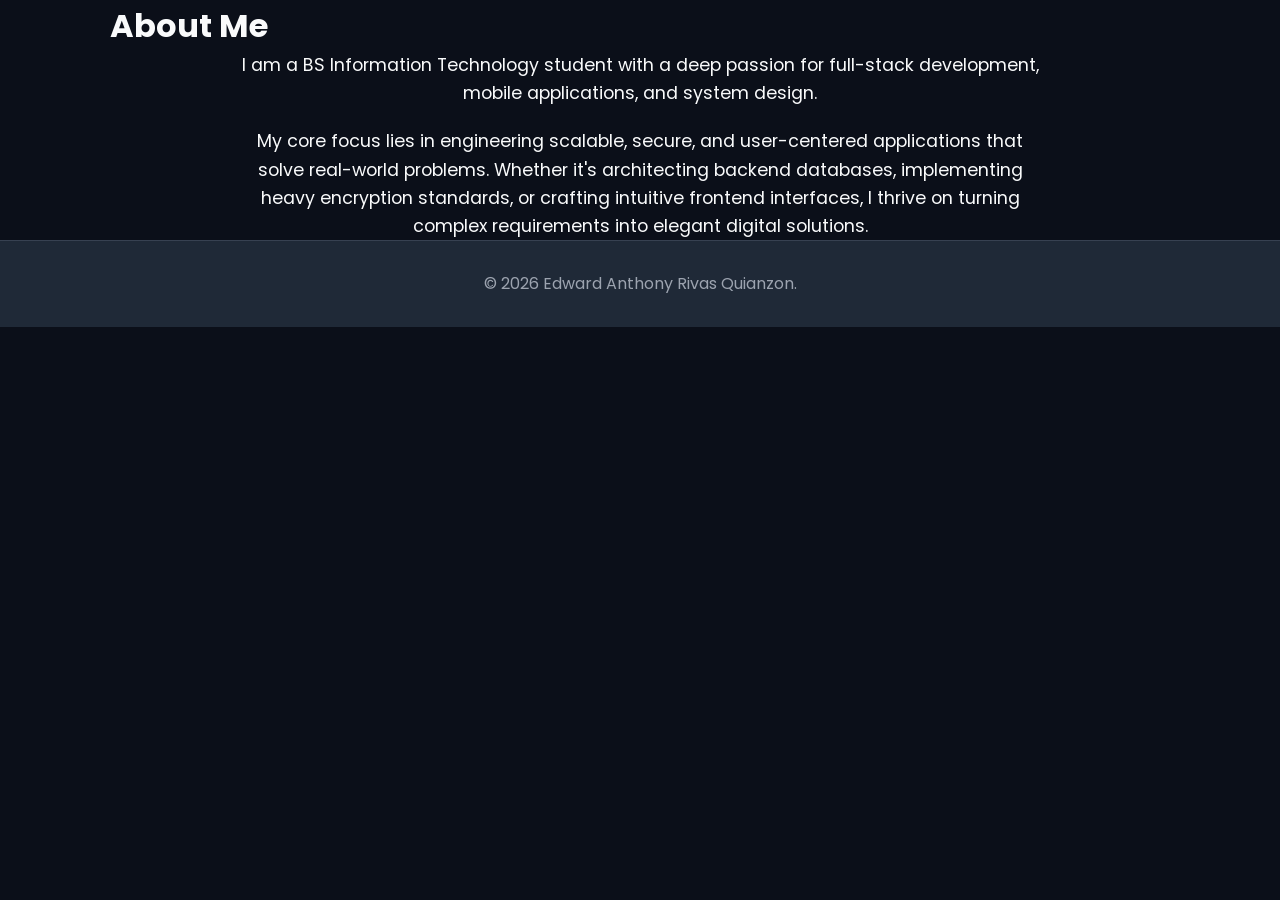
==== about.html @ 4bc49795 "update" ====
<!doctype html>
<html lang="en">
  <head>
    <meta charset="UTF-8" />
    <title>Edward Quianzon | About</title>
    <link
      href="https://fonts.googleapis.com/css2?family=Poppins:wght@300;400;500;600;700&display=swap"
      rel="stylesheet"
    />
    <link rel="stylesheet" href="style.css" />
  </head>
  <body>
    <div class="container fade-in">
      <h1 class="page-title gradient-text">About Me</h1>
      <div
        class="glass-panel"
        style="
          max-width: 800px;
          margin: 0 auto;
          text-align: center;
          font-size: 1.1rem;
        "
      >
        <p style="margin-bottom: 20px">
          I am a BS Information Technology student with a deep passion for
          full-stack development, mobile applications, and system design.
        </p>
        <p>
          My core focus lies in engineering scalable, secure, and user-centered
          applications that solve real-world problems. Whether it's architecting
          backend databases, implementing heavy encryption standards, or
          crafting intuitive frontend interfaces, I thrive on turning complex
          requirements into elegant digital solutions.
        </p>
      </div>
    </div>

    <footer>&copy; 2026 Edward Anthony Rivas Quianzon.</footer>
    <script src="script.js"></script>
  </body>
</html>
---- style.css ----
:root {
  --bg-main: #0b0f19;
  --bg-alt: #111827;
  --surface: #1f2937;
  --primary: #6366f1; /* Indigo/Purple Accent */
  --primary-hover: #4f46e5;
  --text-main: #f9fafb;
  --text-muted: #9ca3af;
  --border: #374151;
  --transition: all 0.3s ease;
}

html {
  scroll-behavior: smooth;
}

* {
  margin: 0;
  padding: 0;
  box-sizing: border-box;
  font-family: "Poppins", sans-serif;
}

body {
  background-color: var(--bg-main);
  color: var(--text-main);
  line-height: 1.6;
}

.container {
  max-width: 1100px;
  margin: 0 auto;
  padding: 0 20px;
}

.section {
  padding: 100px 0;
}

.bg-alt {
  background-color: var(--bg-alt);
}

.section-title {
  font-size: 2.5rem;
  text-align: center;
  margin-bottom: 3rem;
  color: var(--text-main);
}

.section-title::after {
  content: "";
  display: block;
  width: 60px;
  height: 4px;
  background: var(--primary);
  margin: 10px auto 0;
  border-radius: 2px;
}

/* Navbar */
nav {
  position: fixed;
  top: 0;
  width: 100%;
  background: rgba(11, 15, 25, 0.9);
  backdrop-filter: blur(10px);
  z-index: 1000;
  border-bottom: 1px solid var(--border);
}

.nav-content {
  max-width: 1100px;
  margin: 0 auto;
  padding: 20px;
  display: flex;
  justify-content: space-between;
  align-items: center;
}

.logo {
  font-size: 1.5rem;
  font-weight: 700;
  color: var(--primary);
}

.nav-links {
  list-style: none;
  display: flex;
  gap: 20px;
}

.nav-links a {
  color: var(--text-main);
  text-decoration: none;
  font-weight: 500;
  transition: var(--transition);
}

.nav-links a:hover {
  color: var(--primary);
}

/* Hero Section */
.hero {
  min-height: 100vh;
  display: flex;
  align-items: center;
  justify-content: center;
  text-align: center;
  padding-top: 80px;
}

.profile-img {
  width: 180px;
  height: 180px;
  border-radius: 50%;
  object-fit: cover;
  border: 4px solid var(--primary);
  margin-bottom: 20px;
  box-shadow: 0 0 20px rgba(99, 102, 241, 0.3);
}

.hero h1 {
  font-size: 3rem;
  margin-bottom: 10px;
}

.hero h2 {
  font-size: 1.5rem;
  color: var(--primary);
  font-weight: 500;
  margin-bottom: 10px;
}

.location {
  color: var(--text-muted);
  margin-bottom: 20px;
}

.tagline {
  font-size: 1.2rem;
  max-width: 600px;
  margin: 0 auto 30px;
  color: var(--text-muted);
}

.btn {
  padding: 12px 30px;
  border-radius: 8px;
  text-decoration: none;
  font-weight: 600;
  transition: var(--transition);
  cursor: pointer;
  border: none;
  font-size: 1rem;
  display: inline-block;
}

.btn.primary {
  background-color: var(--primary);
  color: #fff;
}

.btn.primary:hover {
  background-color: var(--primary-hover);
  transform: translateY(-2px);
}

.btn.secondary {
  background-color: transparent;
  color: var(--text-main);
  border: 2px solid var(--border);
  margin-left: 10px;
}

.btn.secondary:hover {
  border-color: var(--primary);
  color: var(--primary);
  transform: translateY(-2px);
}

/* About Section */
.about-text {
  max-width: 800px;
  margin: 0 auto;
  text-align: center;
  font-size: 1.1rem;
  color: var(--text-muted);
}

/* Skills Grid */
.skills-grid {
  display: grid;
  grid-template-columns: repeat(auto-fit, minmax(250px, 1fr));
  gap: 20px;
}

.skill-card {
  background: var(--surface);
  padding: 30px;
  border-radius: 12px;
  border: 1px solid var(--border);
  transition: var(--transition);
}

.skill-card:hover {
  transform: translateY(-5px);
  border-color: var(--primary);
  box-shadow: 0 10px 30px rgba(0, 0, 0, 0.5);
}

.skill-card h3 {
  color: var(--primary);
  margin-bottom: 15px;
  font-size: 1.2rem;
}

.skill-card ul {
  list-style: none;
  color: var(--text-muted);
}

.skill-card ul li {
  margin-bottom: 8px;
  position: relative;
  padding-left: 20px;
}

.skill-card ul li::before {
  content: "▹";
  position: absolute;
  left: 0;
  color: var(--primary);
}

/* Projects Grid */
.projects-grid {
  display: grid;
  grid-template-columns: repeat(auto-fit, minmax(300px, 1fr));
  gap: 30px;
}

.project-card {
  background: var(--surface);
  border-radius: 12px;
  overflow: hidden;
  border: 1px solid var(--border);
  transition: var(--transition);
}

.project-card:hover {
  transform: translateY(-5px);
  border-color: var(--primary);
}

.project-img-container {
  height: 200px;
  background: #2d3748;
  overflow: hidden;
}

.project-img-container img {
  width: 100%;
  height: 100%;
  object-fit: cover;
  transition: var(--transition);
}

.project-card:hover .project-img-container img {
  transform: scale(1.05);
}

.project-info {
  padding: 25px;
}

.project-info h3 {
  margin-bottom: 10px;
}

.project-info p {
  color: var(--text-muted);
  font-size: 0.95rem;
  margin-bottom: 20px;
}

.tech-stack {
  display: flex;
  flex-wrap: wrap;
  gap: 10px;
}

.tech-stack span {
  background: rgba(99, 102, 241, 0.1);
  color: var(--primary);
  padding: 5px 10px;
  border-radius: 4px;
  font-size: 0.8rem;
  font-weight: 500;
}

/* Education Timeline */
.timeline {
  max-width: 800px;
  margin: 0 auto;
  position: relative;
}

.timeline::before {
  content: "";
  position: absolute;
  left: 50%;
  transform: translateX(-50%);
  width: 2px;
  height: 100%;
  background: var(--border);
}

.timeline-item {
  width: 50%;
  padding: 20px 40px;
  position: relative;
}

.timeline-item:nth-child(odd) {
  left: 0;
  text-align: right;
}

.timeline-item:nth-child(even) {
  left: 50%;
}

.timeline-item::after {
  content: "";
  position: absolute;
  width: 16px;
  height: 16px;
  background: var(--bg-main);
  border: 3px solid var(--primary);
  border-radius: 50%;
  top: 24px;
}

.timeline-item:nth-child(odd)::after {
  right: -8px;
}

.timeline-item:nth-child(even)::after {
  left: -8px;
}

.year {
  color: var(--primary);
  font-weight: 600;
  margin-bottom: 5px;
}

.timeline-item h4 {
  color: var(--text-muted);
  font-weight: 400;
  font-size: 0.9rem;
}

/* Contact Section */
.contact-wrapper {
  display: grid;
  grid-template-columns: 1fr 1fr;
  gap: 50px;
}

.contact-info a {
  color: var(--primary);
  text-decoration: none;
}

.contact-form {
  display: flex;
  flex-direction: column;
  gap: 15px;
}

.contact-form input,
.contact-form textarea {
  width: 100%;
  padding: 15px;
  background: var(--surface);
  border: 1px solid var(--border);
  border-radius: 8px;
  color: var(--text-main);
  outline: none;
}

.contact-form input:focus,
.contact-form textarea:focus {
  border-color: var(--primary);
}

/* Footer */
footer {
  text-align: center;
  padding: 30px;
  background: var(--surface);
  color: var(--text-muted);
  border-top: 1px solid var(--border);
}

/* Reveal Animation Class */
.reveal {
  opacity: 0;
  transform: translateY(30px);
  transition: all 0.8s ease;
}

.reveal.active {
  opacity: 1;
  transform: translateY(0);
}

/* Responsive */
@media (max-width: 768px) {
  .hero h1 {
    font-size: 2.2rem;
  }
  .hero h2 {
    font-size: 1.2rem;
  }
  .nav-links {
    display: none; /* Add JS hamburger menu for real implementation */
  }
  .contact-wrapper {
    grid-template-columns: 1fr;
  }
  .timeline::before {
    left: 20px;
  }
  .timeline-item {
    width: 100%;
    left: 0 !important;
    text-align: left !important;
    padding-left: 50px;
  }
  .timeline-item::after {
    left: 12px !important;
  }
}
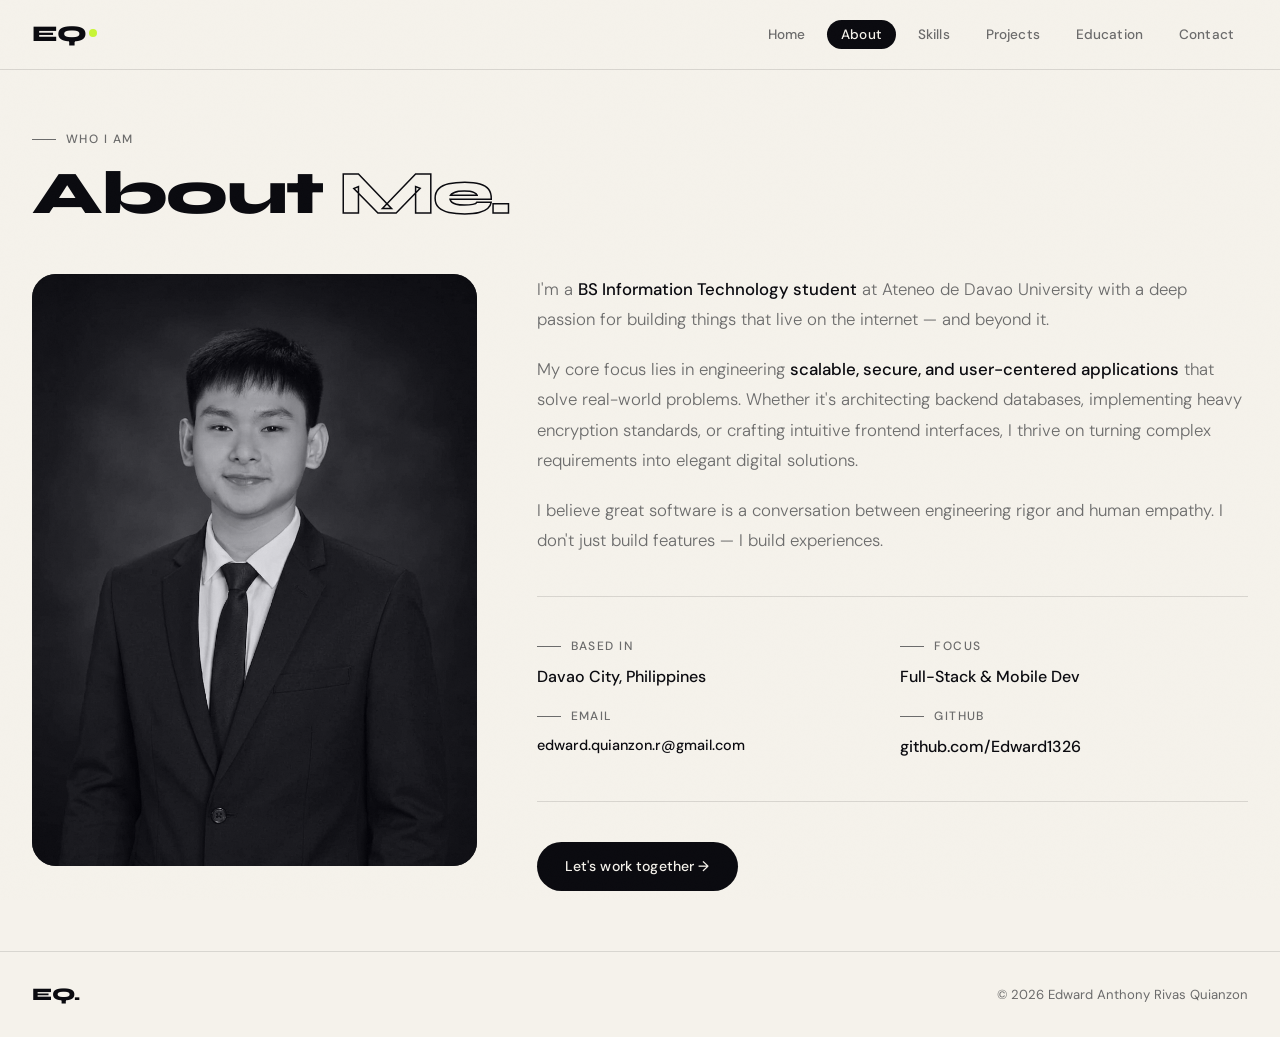
==== commit bb5092ad: "update" ====
--- a/about.html
+++ b/about.html
@@ -2,40 +2,103 @@
 <html lang="en">
   <head>
     <meta charset="UTF-8" />
-    <title>Edward Quianzon | About</title>
+    <meta name="viewport" content="width=device-width, initial-scale=1.0" />
+    <title>Edward Quianzon — About</title>
     <link
-      href="https://fonts.googleapis.com/css2?family=Poppins:wght@300;400;500;600;700&display=swap"
+      href="https://fonts.googleapis.com/css2?family=Syne:wght@400;500;600;700;800&family=DM+Sans:ital,wght@0,300;0,400;0,500;1,300&display=swap"
       rel="stylesheet"
     />
     <link rel="stylesheet" href="style.css" />
   </head>
   <body>
-    <div class="container fade-in">
-      <h1 class="page-title gradient-text">About Me</h1>
-      <div
-        class="glass-panel"
-        style="
-          max-width: 800px;
-          margin: 0 auto;
-          text-align: center;
-          font-size: 1.1rem;
-        "
-      >
-        <p style="margin-bottom: 20px">
-          I am a BS Information Technology student with a deep passion for
-          full-stack development, mobile applications, and system design.
-        </p>
-        <p>
-          My core focus lies in engineering scalable, secure, and user-centered
-          applications that solve real-world problems. Whether it's architecting
-          backend databases, implementing heavy encryption standards, or
-          crafting intuitive frontend interfaces, I thrive on turning complex
-          requirements into elegant digital solutions.
-        </p>
+    <script src="script.js"></script>
+
+    <div class="page-wrap">
+      <div class="container">
+        <div class="section-eyebrow fade-up">Who I am</div>
+        <h1 class="page-title fade-up">About <em>Me.</em></h1>
+
+        <div class="about-grid fade-up">
+          <!-- Left: Image -->
+          <div class="about-img-col">
+            <div class="about-img-frame">
+              <img src="/images/image.png" alt="Edward Quianzon" />
+            </div>
+          </div>
+
+          <!-- Right: Text -->
+          <div class="about-content">
+            <p class="about-text">
+              I'm a <strong>BS Information Technology student</strong> at Ateneo
+              de Davao University with a deep passion for building things that
+              live on the internet — and beyond it.
+            </p>
+            <p class="about-text">
+              My core focus lies in engineering
+              <strong>scalable, secure, and user-centered applications</strong>
+              that solve real-world problems. Whether it's architecting backend
+              databases, implementing heavy encryption standards, or crafting
+              intuitive frontend interfaces, I thrive on turning complex
+              requirements into elegant digital solutions.
+            </p>
+            <p class="about-text">
+              I believe great software is a conversation between engineering
+              rigor and human empathy. I don't just build features — I build
+              experiences.
+            </p>
+
+            <div class="divider"></div>
+
+            <div class="grid" style="grid-template-columns: 1fr 1fr; gap: 16px">
+              <div>
+                <div class="section-eyebrow" style="margin-bottom: 8px">
+                  Based in
+                </div>
+                <p style="font-weight: 500; color: var(--ink)">
+                  Davao City, Philippines
+                </p>
+              </div>
+              <div>
+                <div class="section-eyebrow" style="margin-bottom: 8px">
+                  Focus
+                </div>
+                <p style="font-weight: 500; color: var(--ink)">
+                  Full-Stack & Mobile Dev
+                </p>
+              </div>
+              <div>
+                <div class="section-eyebrow" style="margin-bottom: 8px">
+                  Email
+                </div>
+                <p
+                  style="font-weight: 500; color: var(--ink); font-size: 0.9rem"
+                >
+                  edward.quianzon.r@gmail.com
+                </p>
+              </div>
+              <div>
+                <div class="section-eyebrow" style="margin-bottom: 8px">
+                  GitHub
+                </div>
+                <p style="font-weight: 500; color: var(--ink)">
+                  github.com/Edward1326
+                </p>
+              </div>
+            </div>
+
+            <div class="divider"></div>
+
+            <a href="contact.html" class="btn btn-primary"
+              >Let's work together →</a
+            >
+          </div>
+        </div>
       </div>
+
+      <footer>
+        <div class="footer-logo">EQ.</div>
+        <span>&copy; 2026 Edward Anthony Rivas Quianzon</span>
+      </footer>
     </div>
-
-    <footer>&copy; 2026 Edward Anthony Rivas Quianzon.</footer>
-    <script src="script.js"></script>
   </body>
 </html>
--- a/style.css
+++ b/style.css
@@ -1,447 +1,835 @@
+@import url("https://fonts.googleapis.com/css2?family=Syne:wght@400;500;600;700;800&family=DM+Sans:ital,wght@0,300;0,400;0,500;1,300&display=swap");
+
 :root {
-  --bg-main: #0b0f19;
-  --bg-alt: #111827;
-  --surface: #1f2937;
-  --primary: #6366f1; /* Indigo/Purple Accent */
-  --primary-hover: #4f46e5;
-  --text-main: #f9fafb;
-  --text-muted: #9ca3af;
-  --border: #374151;
-  --transition: all 0.3s ease;
-}
-
-html {
-  scroll-behavior: smooth;
-}
-
-* {
+  --ink: #0a0a0f;
+  --paper: #f5f2eb;
+  --accent: #c8f535;
+  --accent-warm: #ff6b35;
+  --accent-cool: #3b82f6;
+  --muted: #6b6b6b;
+  --border: rgba(10, 10, 15, 0.12);
+  --card-bg: #ffffff;
+  --nav-h: 70px;
+  --ease: cubic-bezier(0.16, 1, 0.3, 1);
+}
+
+*,
+*::before,
+*::after {
   margin: 0;
   padding: 0;
   box-sizing: border-box;
-  font-family: "Poppins", sans-serif;
+}
+
+html {
+  scroll-behavior: smooth;
 }
 
 body {
-  background-color: var(--bg-main);
-  color: var(--text-main);
-  line-height: 1.6;
-}
-
-.container {
-  max-width: 1100px;
-  margin: 0 auto;
-  padding: 0 20px;
-}
-
-.section {
-  padding: 100px 0;
-}
-
-.bg-alt {
-  background-color: var(--bg-alt);
-}
-
-.section-title {
-  font-size: 2.5rem;
-  text-align: center;
-  margin-bottom: 3rem;
-  color: var(--text-main);
-}
-
-.section-title::after {
+  font-family: "DM Sans", sans-serif;
+  background-color: var(--paper);
+  color: var(--ink);
+  line-height: 1.65;
+  min-height: 100vh;
+  display: flex;
+  flex-direction: column;
+  overflow-x: hidden;
+}
+
+/* Grain overlay */
+body::before {
   content: "";
-  display: block;
-  width: 60px;
-  height: 4px;
-  background: var(--primary);
-  margin: 10px auto 0;
-  border-radius: 2px;
-}
-
-/* Navbar */
+  position: fixed;
+  inset: 0;
+  background-image: url("data:image/svg+xml,%3Csvg viewBox='0 0 200 200' xmlns='http://www.w3.org/2000/svg'%3E%3Cfilter id='n'%3E%3CfeTurbulence type='fractalNoise' baseFrequency='0.85' numOctaves='4' stitchTiles='stitch'/%3E%3C/filter%3E%3Crect width='100%25' height='100%25' filter='url(%23n)' opacity='0.04'/%3E%3C/svg%3E");
+  background-size: 200px 200px;
+  pointer-events: none;
+  z-index: 9999;
+  opacity: 0.4;
+}
+
+/* ── NAV ── */
 nav {
   position: fixed;
   top: 0;
+  left: 0;
+  right: 0;
+  height: var(--nav-h);
+  background: rgba(245, 242, 235, 0.88);
+  backdrop-filter: blur(20px);
+  -webkit-backdrop-filter: blur(20px);
+  border-bottom: 1px solid var(--border);
+  z-index: 1000;
+  display: flex;
+  align-items: center;
+}
+
+.nav-inner {
+  max-width: 1280px;
+  margin: 0 auto;
+  padding: 0 32px;
   width: 100%;
-  background: rgba(11, 15, 25, 0.9);
-  backdrop-filter: blur(10px);
-  z-index: 1000;
-  border-bottom: 1px solid var(--border);
-}
-
-.nav-content {
-  max-width: 1100px;
-  margin: 0 auto;
-  padding: 20px;
   display: flex;
   justify-content: space-between;
   align-items: center;
 }
 
 .logo {
-  font-size: 1.5rem;
-  font-weight: 700;
-  color: var(--primary);
+  font-family: "Syne", sans-serif;
+  font-weight: 800;
+  font-size: 1.4rem;
+  letter-spacing: -0.04em;
+  color: var(--ink);
+  text-decoration: none;
+}
+
+.logo span {
+  display: inline-block;
+  width: 8px;
+  height: 8px;
+  background: var(--accent);
+  border-radius: 50%;
+  margin-left: 3px;
+  vertical-align: middle;
+  position: relative;
+  top: -2px;
 }
 
 .nav-links {
   list-style: none;
   display: flex;
-  gap: 20px;
+  gap: 8px;
+  align-items: center;
 }
 
 .nav-links a {
-  color: var(--text-main);
+  font-family: "DM Sans", sans-serif;
+  font-size: 0.85rem;
+  font-weight: 500;
+  color: var(--muted);
   text-decoration: none;
+  padding: 6px 14px;
+  border-radius: 100px;
+  transition: all 0.2s var(--ease);
+  letter-spacing: 0.01em;
+}
+
+.nav-links a:hover {
+  color: var(--ink);
+  background: rgba(10, 10, 15, 0.06);
+}
+
+.nav-links a.active {
+  background: var(--ink);
+  color: var(--paper);
+}
+
+/* ── LAYOUT ── */
+.page-wrap {
+  padding-top: var(--nav-h);
+  flex: 1;
+  display: flex;
+  flex-direction: column;
+}
+
+.container {
+  max-width: 1280px;
+  margin: 0 auto;
+  padding: 60px 32px;
+  width: 100%;
+  flex: 1;
+}
+
+/* ── SECTION HEADER ── */
+.section-eyebrow {
+  font-family: "DM Sans", sans-serif;
+  font-size: 0.75rem;
   font-weight: 500;
-  transition: var(--transition);
-}
-
-.nav-links a:hover {
-  color: var(--primary);
-}
-
-/* Hero Section */
-.hero {
-  min-height: 100vh;
+  letter-spacing: 0.12em;
+  text-transform: uppercase;
+  color: var(--muted);
+  margin-bottom: 12px;
+  display: flex;
+  align-items: center;
+  gap: 10px;
+}
+.section-eyebrow::before {
+  content: "";
+  display: block;
+  width: 24px;
+  height: 1px;
+  background: var(--muted);
+}
+
+.page-title {
+  font-family: "Syne", sans-serif;
+  font-weight: 800;
+  font-size: clamp(2.4rem, 5vw, 3.8rem);
+  letter-spacing: -0.03em;
+  line-height: 1.05;
+  color: var(--ink);
+  margin-bottom: 48px;
+}
+
+.page-title em {
+  font-style: normal;
+  color: transparent;
+  -webkit-text-stroke: 1.5px var(--ink);
+}
+
+/* ── HERO ── */
+.hero-section {
+  min-height: calc(100vh - var(--nav-h));
+  display: grid;
+  grid-template-columns: 1fr 1fr;
+  gap: 60px;
+  align-items: center;
+  padding: 60px 32px;
+  max-width: 1280px;
+  margin: 0 auto;
+  width: 100%;
+}
+
+.hero-left {
+}
+
+.hero-badge {
+  display: inline-flex;
+  align-items: center;
+  gap: 8px;
+  background: var(--accent);
+  color: var(--ink);
+  font-size: 0.75rem;
+  font-weight: 600;
+  letter-spacing: 0.08em;
+  text-transform: uppercase;
+  padding: 6px 14px;
+  border-radius: 100px;
+  margin-bottom: 28px;
+}
+.hero-badge::before {
+  content: "";
+  width: 6px;
+  height: 6px;
+  background: var(--ink);
+  border-radius: 50%;
+  animation: pulse 2s infinite;
+}
+@keyframes pulse {
+  0%,
+  100% {
+    opacity: 1;
+    transform: scale(1);
+  }
+  50% {
+    opacity: 0.4;
+    transform: scale(0.85);
+  }
+}
+
+.hero-name {
+  font-family: "Syne", sans-serif;
+  font-weight: 800;
+  font-size: clamp(2.8rem, 5.5vw, 5.2rem);
+  letter-spacing: -0.04em;
+  line-height: 0.95;
+  color: var(--ink);
+  margin-bottom: 24px;
+}
+
+.hero-name .outline {
+  color: transparent;
+  -webkit-text-stroke: 2px var(--ink);
+}
+
+.hero-tagline {
+  font-size: 1.05rem;
+  color: var(--muted);
+  max-width: 480px;
+  margin-bottom: 36px;
+  font-weight: 300;
+  line-height: 1.7;
+}
+
+.hero-meta {
+  display: flex;
+  gap: 24px;
+  margin-bottom: 40px;
+}
+.hero-meta-item {
+  font-size: 0.8rem;
+  color: var(--muted);
+  display: flex;
+  align-items: center;
+  gap: 6px;
+}
+.hero-meta-item svg {
+  flex-shrink: 0;
+}
+
+.hero-cta {
+  display: flex;
+  gap: 14px;
+  flex-wrap: wrap;
+}
+
+.hero-right {
+  position: relative;
   display: flex;
   align-items: center;
   justify-content: center;
-  text-align: center;
-  padding-top: 80px;
+}
+
+.hero-img-wrap {
+  position: relative;
+  width: 380px;
+  height: 440px;
+}
+
+.hero-img-bg {
+  position: absolute;
+  inset: 0;
+  background: var(--ink);
+  border-radius: 24px 120px 24px 24px;
+  transform: rotate(3deg);
 }
 
 .profile-img {
-  width: 180px;
-  height: 180px;
-  border-radius: 50%;
-  object-fit: cover;
-  border: 4px solid var(--primary);
-  margin-bottom: 20px;
-  box-shadow: 0 0 20px rgba(99, 102, 241, 0.3);
-}
-
-.hero h1 {
-  font-size: 3rem;
-  margin-bottom: 10px;
-}
-
-.hero h2 {
-  font-size: 1.5rem;
-  color: var(--primary);
-  font-weight: 500;
-  margin-bottom: 10px;
-}
-
-.location {
-  color: var(--text-muted);
-  margin-bottom: 20px;
-}
-
-.tagline {
-  font-size: 1.2rem;
-  max-width: 600px;
-  margin: 0 auto 30px;
-  color: var(--text-muted);
-}
-
-.btn {
-  padding: 12px 30px;
-  border-radius: 8px;
-  text-decoration: none;
-  font-weight: 600;
-  transition: var(--transition);
-  cursor: pointer;
-  border: none;
-  font-size: 1rem;
-  display: inline-block;
-}
-
-.btn.primary {
-  background-color: var(--primary);
-  color: #fff;
-}
-
-.btn.primary:hover {
-  background-color: var(--primary-hover);
-  transform: translateY(-2px);
-}
-
-.btn.secondary {
-  background-color: transparent;
-  color: var(--text-main);
-  border: 2px solid var(--border);
-  margin-left: 10px;
-}
-
-.btn.secondary:hover {
-  border-color: var(--primary);
-  color: var(--primary);
-  transform: translateY(-2px);
-}
-
-/* About Section */
-.about-text {
-  max-width: 800px;
-  margin: 0 auto;
-  text-align: center;
-  font-size: 1.1rem;
-  color: var(--text-muted);
-}
-
-/* Skills Grid */
-.skills-grid {
-  display: grid;
-  grid-template-columns: repeat(auto-fit, minmax(250px, 1fr));
-  gap: 20px;
-}
-
-.skill-card {
-  background: var(--surface);
-  padding: 30px;
-  border-radius: 12px;
-  border: 1px solid var(--border);
-  transition: var(--transition);
-}
-
-.skill-card:hover {
-  transform: translateY(-5px);
-  border-color: var(--primary);
-  box-shadow: 0 10px 30px rgba(0, 0, 0, 0.5);
-}
-
-.skill-card h3 {
-  color: var(--primary);
-  margin-bottom: 15px;
-  font-size: 1.2rem;
-}
-
-.skill-card ul {
-  list-style: none;
-  color: var(--text-muted);
-}
-
-.skill-card ul li {
-  margin-bottom: 8px;
-  position: relative;
-  padding-left: 20px;
-}
-
-.skill-card ul li::before {
-  content: "▹";
   position: absolute;
-  left: 0;
-  color: var(--primary);
-}
-
-/* Projects Grid */
-.projects-grid {
-  display: grid;
-  grid-template-columns: repeat(auto-fit, minmax(300px, 1fr));
-  gap: 30px;
-}
-
-.project-card {
-  background: var(--surface);
-  border-radius: 12px;
-  overflow: hidden;
-  border: 1px solid var(--border);
-  transition: var(--transition);
-}
-
-.project-card:hover {
-  transform: translateY(-5px);
-  border-color: var(--primary);
-}
-
-.project-img-container {
-  height: 200px;
-  background: #2d3748;
-  overflow: hidden;
-}
-
-.project-img-container img {
+  inset: 0;
   width: 100%;
   height: 100%;
   object-fit: cover;
-  transition: var(--transition);
-}
-
-.project-card:hover .project-img-container img {
+  border-radius: 24px 120px 24px 24px;
+  filter: grayscale(15%);
+}
+
+.hero-stat-card {
+  position: absolute;
+  background: var(--card-bg);
+  border: 1px solid var(--border);
+  border-radius: 16px;
+  padding: 16px 20px;
+  box-shadow: 0 8px 40px rgba(0, 0, 0, 0.1);
+}
+
+.hero-stat-card.top-left {
+  top: -20px;
+  left: -50px;
+}
+.hero-stat-card.bottom-right {
+  bottom: 30px;
+  right: -50px;
+}
+
+.stat-num {
+  font-family: "Syne", sans-serif;
+  font-size: 1.6rem;
+  font-weight: 800;
+  letter-spacing: -0.04em;
+  line-height: 1;
+  color: var(--ink);
+}
+
+.stat-label {
+  font-size: 0.72rem;
+  color: var(--muted);
+  font-weight: 400;
+  margin-top: 3px;
+}
+
+/* ── BUTTONS ── */
+.btn {
+  font-family: "DM Sans", sans-serif;
+  font-size: 0.88rem;
+  font-weight: 500;
+  padding: 13px 28px;
+  border-radius: 100px;
+  text-decoration: none;
+  cursor: pointer;
+  border: none;
+  display: inline-flex;
+  align-items: center;
+  gap: 8px;
+  transition: all 0.2s var(--ease);
+  letter-spacing: 0.01em;
+}
+
+.btn-primary {
+  background: var(--ink);
+  color: var(--paper);
+}
+.btn-primary:hover {
+  background: #1a1a2e;
+  transform: translateY(-2px);
+  box-shadow: 0 8px 24px rgba(10, 10, 15, 0.2);
+}
+
+.btn-accent {
+  background: var(--accent);
+  color: var(--ink);
+}
+.btn-accent:hover {
+  transform: translateY(-2px);
+  box-shadow: 0 8px 24px rgba(200, 245, 53, 0.4);
+}
+
+.btn-ghost {
+  background: transparent;
+  color: var(--ink);
+  border: 1px solid var(--border);
+}
+.btn-ghost:hover {
+  border-color: var(--ink);
+  background: rgba(10, 10, 15, 0.04);
+  transform: translateY(-2px);
+}
+
+/* ── CARDS ── */
+.grid {
+  display: grid;
+  grid-template-columns: repeat(auto-fit, minmax(300px, 1fr));
+  gap: 24px;
+}
+
+.card {
+  background: var(--card-bg);
+  border: 1px solid var(--border);
+  border-radius: 20px;
+  padding: 32px;
+  transition: all 0.3s var(--ease);
+  position: relative;
+  overflow: hidden;
+}
+
+.card::before {
+  content: "";
+  position: absolute;
+  top: 0;
+  left: 0;
+  right: 0;
+  height: 3px;
+  background: linear-gradient(90deg, var(--accent), var(--accent-warm));
+  opacity: 0;
+  transition: opacity 0.3s var(--ease);
+}
+
+.card:hover {
+  transform: translateY(-6px);
+  box-shadow: 0 20px 60px rgba(10, 10, 15, 0.12);
+}
+
+.card:hover::before {
+  opacity: 1;
+}
+
+.card-icon {
+  width: 44px;
+  height: 44px;
+  background: var(--accent);
+  border-radius: 12px;
+  display: flex;
+  align-items: center;
+  justify-content: center;
+  margin-bottom: 20px;
+  font-size: 1.2rem;
+}
+
+.card h3 {
+  font-family: "Syne", sans-serif;
+  font-size: 1.05rem;
+  font-weight: 700;
+  letter-spacing: -0.02em;
+  margin-bottom: 12px;
+  color: var(--ink);
+}
+
+.card p,
+.card-list {
+  font-size: 0.9rem;
+  color: var(--muted);
+  line-height: 1.75;
+  list-style: none;
+}
+.card-list li {
+  padding: 4px 0;
+  border-bottom: 1px solid var(--border);
+}
+.card-list li:last-child {
+  border-bottom: none;
+}
+
+/* Project cards */
+.project-card {
+  background: var(--card-bg);
+  border: 1px solid var(--border);
+  border-radius: 20px;
+  overflow: hidden;
+  transition: all 0.3s var(--ease);
+}
+
+.project-card:hover {
+  transform: translateY(-6px);
+  box-shadow: 0 20px 60px rgba(10, 10, 15, 0.12);
+}
+
+.project-img-wrap {
+  position: relative;
+  height: 200px;
+  overflow: hidden;
+  background: #e8e5de;
+}
+
+.project-img-wrap img {
+  width: 100%;
+  height: 100%;
+  object-fit: cover;
+  transition: transform 0.5s var(--ease);
+  filter: grayscale(20%);
+}
+.project-card:hover .project-img-wrap img {
   transform: scale(1.05);
 }
 
-.project-info {
-  padding: 25px;
-}
-
-.project-info h3 {
+.project-year {
+  position: absolute;
+  top: 14px;
+  right: 14px;
+  background: var(--accent);
+  color: var(--ink);
+  font-size: 0.7rem;
+  font-weight: 700;
+  padding: 4px 10px;
+  border-radius: 100px;
+  letter-spacing: 0.06em;
+}
+
+.project-body {
+  padding: 28px;
+}
+
+.project-body h3 {
+  font-family: "Syne", sans-serif;
+  font-size: 1.1rem;
+  font-weight: 700;
+  letter-spacing: -0.02em;
   margin-bottom: 10px;
-}
-
-.project-info p {
-  color: var(--text-muted);
-  font-size: 0.95rem;
+  color: var(--ink);
+}
+
+.project-body p {
+  font-size: 0.88rem;
+  color: var(--muted);
+  margin-bottom: 18px;
+  line-height: 1.7;
+}
+
+.tech-pills {
+  display: flex;
+  flex-wrap: wrap;
+  gap: 6px;
+}
+
+.tech-pill {
+  background: rgba(10, 10, 15, 0.05);
+  color: var(--ink);
+  border: 1px solid var(--border);
+  padding: 4px 12px;
+  border-radius: 100px;
+  font-size: 0.75rem;
+  font-weight: 500;
+  letter-spacing: 0.02em;
+}
+
+/* ── ABOUT PAGE ── */
+.about-grid {
+  display: grid;
+  grid-template-columns: 1fr 1.6fr;
+  gap: 60px;
+  align-items: start;
+}
+
+.about-img-col {
+  position: sticky;
+  top: 100px;
+}
+
+.about-img-frame {
+  background: var(--ink);
+  border-radius: 24px;
+  overflow: hidden;
+  aspect-ratio: 3/4;
+}
+
+.about-img-frame img {
+  width: 100%;
+  height: 100%;
+  object-fit: cover;
+  opacity: 0.9;
+  mix-blend-mode: luminosity;
+}
+
+.about-content {
+}
+
+.about-text {
+  font-size: 1.05rem;
+  color: var(--muted);
+  line-height: 1.8;
   margin-bottom: 20px;
-}
-
-.tech-stack {
-  display: flex;
-  flex-wrap: wrap;
-  gap: 10px;
-}
-
-.tech-stack span {
-  background: rgba(99, 102, 241, 0.1);
-  color: var(--primary);
-  padding: 5px 10px;
-  border-radius: 4px;
-  font-size: 0.8rem;
+  font-weight: 300;
+}
+
+.about-text strong {
+  color: var(--ink);
   font-weight: 500;
 }
 
-/* Education Timeline */
+.divider {
+  height: 1px;
+  background: var(--border);
+  margin: 40px 0;
+}
+
+/* ── EDUCATION ── */
 .timeline {
-  max-width: 800px;
-  margin: 0 auto;
   position: relative;
+  padding-left: 30px;
 }
 
 .timeline::before {
   content: "";
   position: absolute;
-  left: 50%;
-  transform: translateX(-50%);
-  width: 2px;
-  height: 100%;
+  left: 0;
+  top: 8px;
+  bottom: 0;
+  width: 1px;
   background: var(--border);
 }
 
 .timeline-item {
-  width: 50%;
-  padding: 20px 40px;
   position: relative;
-}
-
-.timeline-item:nth-child(odd) {
-  left: 0;
-  text-align: right;
-}
-
-.timeline-item:nth-child(even) {
-  left: 50%;
-}
-
-.timeline-item::after {
+  margin-bottom: 48px;
+}
+
+.timeline-item::before {
   content: "";
   position: absolute;
-  width: 16px;
-  height: 16px;
-  background: var(--bg-main);
-  border: 3px solid var(--primary);
+  left: -34px;
+  top: 6px;
+  width: 10px;
+  height: 10px;
+  background: var(--accent);
+  border: 2px solid var(--ink);
   border-radius: 50%;
-  top: 24px;
-}
-
-.timeline-item:nth-child(odd)::after {
-  right: -8px;
-}
-
-.timeline-item:nth-child(even)::after {
-  left: -8px;
-}
-
-.year {
-  color: var(--primary);
+}
+
+.timeline-year {
+  font-size: 0.75rem;
   font-weight: 600;
-  margin-bottom: 5px;
-}
-
-.timeline-item h4 {
-  color: var(--text-muted);
-  font-weight: 400;
+  letter-spacing: 0.1em;
+  text-transform: uppercase;
+  color: var(--accent-warm);
+  margin-bottom: 6px;
+}
+
+.timeline-school {
+  font-family: "Syne", sans-serif;
+  font-size: 1.25rem;
+  font-weight: 700;
+  letter-spacing: -0.02em;
+  margin-bottom: 4px;
+  color: var(--ink);
+}
+
+.timeline-degree {
   font-size: 0.9rem;
-}
-
-/* Contact Section */
-.contact-wrapper {
+  color: var(--muted);
+}
+
+/* ── CONTACT ── */
+.contact-grid {
   display: grid;
-  grid-template-columns: 1fr 1fr;
-  gap: 50px;
-}
-
-.contact-info a {
-  color: var(--primary);
+  grid-template-columns: 1fr 1.4fr;
+  gap: 60px;
+  align-items: start;
+}
+
+.contact-info-item {
+  display: flex;
+  align-items: flex-start;
+  gap: 16px;
+  padding: 24px 0;
+  border-bottom: 1px solid var(--border);
+}
+
+.contact-info-item:last-child {
+  border-bottom: none;
+}
+
+.contact-icon {
+  width: 40px;
+  height: 40px;
+  background: rgba(10, 10, 15, 0.06);
+  border-radius: 10px;
+  display: flex;
+  align-items: center;
+  justify-content: center;
+  flex-shrink: 0;
+  font-size: 1rem;
+}
+
+.contact-info-label {
+  font-size: 0.72rem;
+  font-weight: 600;
+  letter-spacing: 0.1em;
+  text-transform: uppercase;
+  color: var(--muted);
+  margin-bottom: 4px;
+}
+
+.contact-info-value {
+  font-size: 0.95rem;
+  color: var(--ink);
+  font-weight: 500;
+}
+
+.contact-info-value a {
+  color: inherit;
   text-decoration: none;
 }
-
-.contact-form {
-  display: flex;
-  flex-direction: column;
-  gap: 15px;
-}
-
-.contact-form input,
-.contact-form textarea {
+.contact-info-value a:hover {
+  text-decoration: underline;
+}
+
+/* Form */
+.form-group {
+  margin-bottom: 20px;
+}
+
+.form-label {
+  display: block;
+  font-size: 0.78rem;
+  font-weight: 600;
+  letter-spacing: 0.08em;
+  text-transform: uppercase;
+  color: var(--muted);
+  margin-bottom: 8px;
+}
+
+input[type="text"],
+input[type="email"],
+textarea {
   width: 100%;
-  padding: 15px;
-  background: var(--surface);
+  padding: 14px 18px;
+  background: var(--card-bg);
   border: 1px solid var(--border);
-  border-radius: 8px;
-  color: var(--text-main);
+  border-radius: 12px;
+  color: var(--ink);
+  font-family: "DM Sans", sans-serif;
+  font-size: 0.95rem;
+  transition: border-color 0.2s;
+  resize: vertical;
+}
+
+input[type="text"]:focus,
+input[type="email"]:focus,
+textarea:focus {
   outline: none;
-}
-
-.contact-form input:focus,
-.contact-form textarea:focus {
-  border-color: var(--primary);
-}
-
-/* Footer */
+  border-color: var(--ink);
+  box-shadow: 0 0 0 3px rgba(10, 10, 15, 0.06);
+}
+
+input::placeholder,
+textarea::placeholder {
+  color: #bbb;
+}
+
+/* ── FOOTER ── */
 footer {
-  text-align: center;
-  padding: 30px;
-  background: var(--surface);
-  color: var(--text-muted);
   border-top: 1px solid var(--border);
-}
-
-/* Reveal Animation Class */
-.reveal {
-  opacity: 0;
-  transform: translateY(30px);
-  transition: all 0.8s ease;
-}
-
-.reveal.active {
-  opacity: 1;
-  transform: translateY(0);
-}
-
-/* Responsive */
-@media (max-width: 768px) {
-  .hero h1 {
-    font-size: 2.2rem;
-  }
-  .hero h2 {
-    font-size: 1.2rem;
+  padding: 28px 32px;
+  display: flex;
+  justify-content: space-between;
+  align-items: center;
+  max-width: 1280px;
+  margin: 0 auto;
+  width: 100%;
+  font-size: 0.82rem;
+  color: var(--muted);
+}
+
+footer .footer-logo {
+  font-family: "Syne", sans-serif;
+  font-weight: 800;
+  font-size: 1.1rem;
+  color: var(--ink);
+}
+
+/* ── ANIMATIONS ── */
+.fade-up {
+  animation: fadeUp 0.7s var(--ease) both;
+}
+.fade-up:nth-child(1) {
+  animation-delay: 0.05s;
+}
+.fade-up:nth-child(2) {
+  animation-delay: 0.12s;
+}
+.fade-up:nth-child(3) {
+  animation-delay: 0.19s;
+}
+.fade-up:nth-child(4) {
+  animation-delay: 0.26s;
+}
+
+@keyframes fadeUp {
+  from {
+    opacity: 0;
+    transform: translateY(28px);
+  }
+  to {
+    opacity: 1;
+    transform: translateY(0);
+  }
+}
+
+/* ── RESPONSIVE ── */
+@media (max-width: 860px) {
+  .hero-section {
+    grid-template-columns: 1fr;
+    text-align: center;
+    padding: 40px 20px;
+  }
+  .hero-right {
+    display: none;
+  }
+  .hero-meta {
+    justify-content: center;
+  }
+  .hero-cta {
+    justify-content: center;
+  }
+  .about-grid,
+  .contact-grid {
+    grid-template-columns: 1fr;
+  }
+  .about-img-col {
+    display: none;
   }
   .nav-links {
-    display: none; /* Add JS hamburger menu for real implementation */
-  }
-  .contact-wrapper {
-    grid-template-columns: 1fr;
-  }
-  .timeline::before {
-    left: 20px;
-  }
-  .timeline-item {
-    width: 100%;
-    left: 0 !important;
-    text-align: left !important;
-    padding-left: 50px;
-  }
-  .timeline-item::after {
-    left: 12px !important;
-  }
-}
+    gap: 2px;
+  }
+  .nav-links a {
+    padding: 6px 10px;
+    font-size: 0.8rem;
+  }
+  .container {
+    padding: 40px 20px;
+  }
+  footer {
+    flex-direction: column;
+    gap: 10px;
+    text-align: center;
+  }
+}
